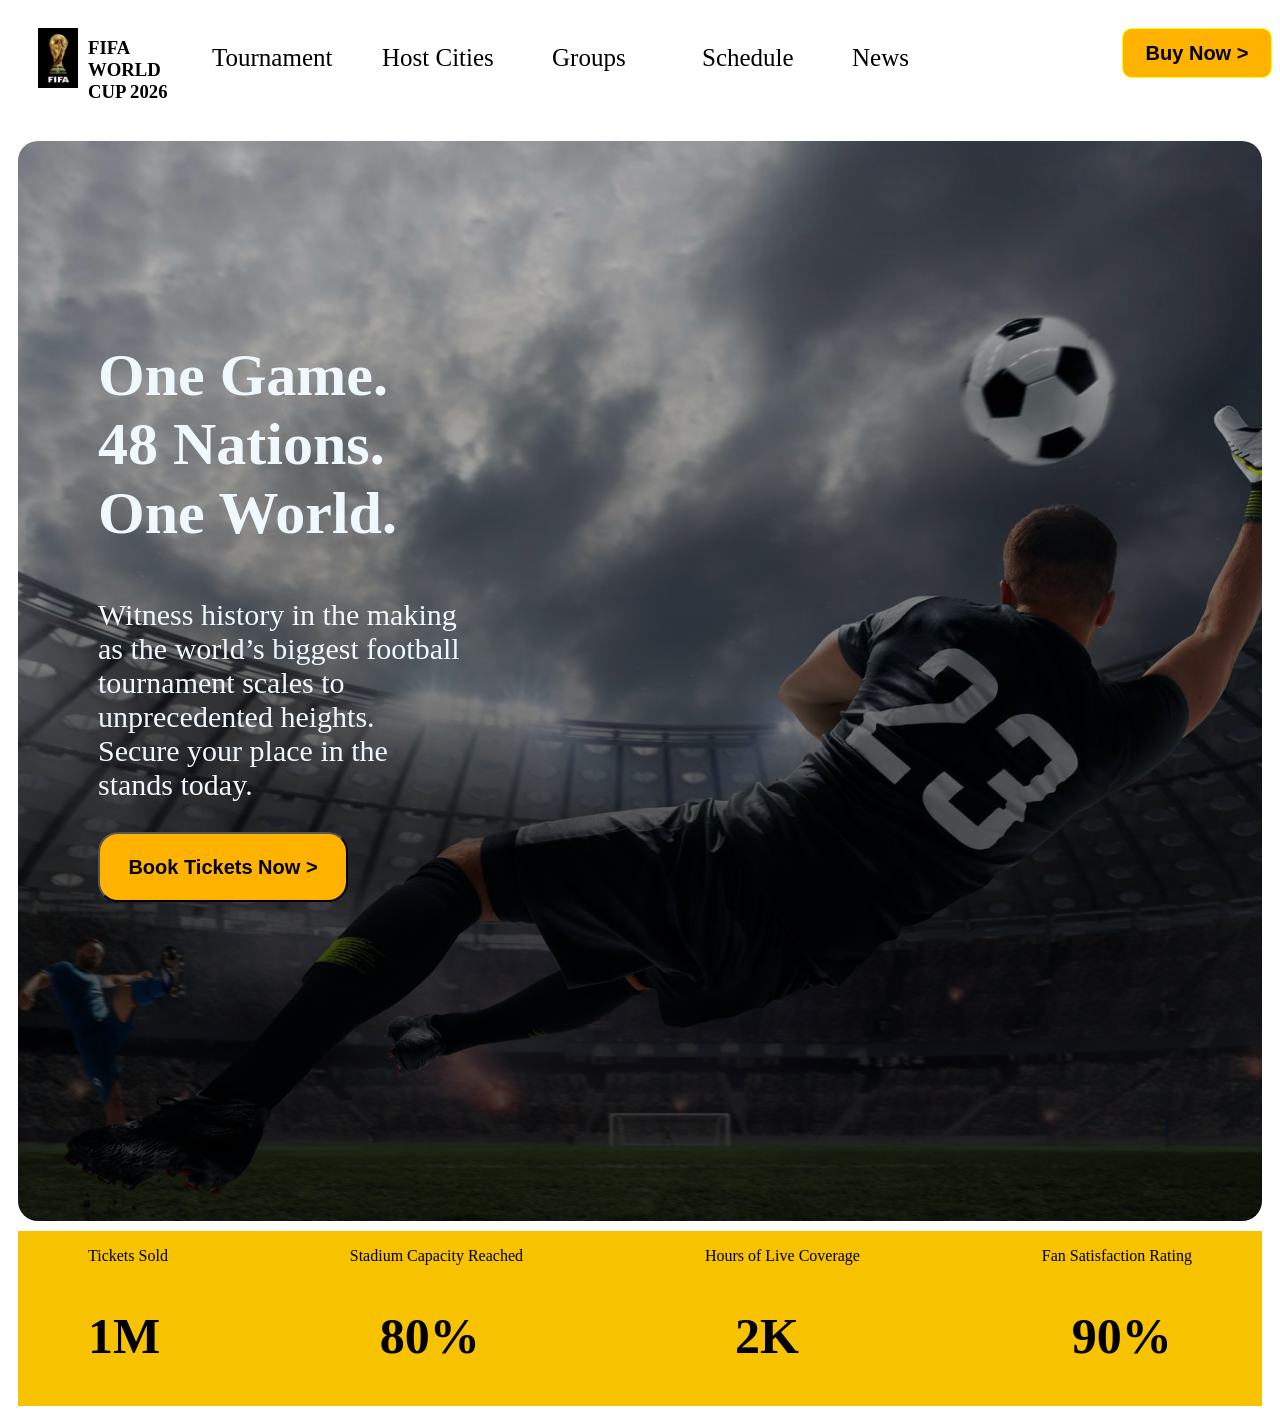
==== index.html @ 17e4a9fa "add nav and hero section" ====
<!DOCTYPE html>
<html lang="en">

<head>
    <meta charset="UTF-8">
    <meta name="viewport" content="width=device-width, initial-scale=1.0">
    <title>Home</title>
    <link rel="stylesheet" href="style.css">
</head>

<body>
    <nav>
        <div class="logo-container">
            <div class="logo">
                <img src="./image/images (1).jpg" alt="">
            </div>
            <div class="logo_text">
                <h3>FIFA WORLD <br>CUP 2026</h3>
                <!-- <h3>CUP 2026</h3> -->
            </div>
        </div>
        <div class="item">
            <ul>
                <li>Tournament</li>
                <li class="sp1">Host Cities</li>
                <li>Groups</li>
                <li>Schedule</li>
                <li>News</li>
            </ul>
        </div>
        <div class="button">
            <button>Buy Now ></button>
        </div>
    </nav>

    <section class="hero">
        <div class="hero-content">
            <div class="big-text">
                <h1>One Game.<br>48 Nations.<br>One World.</h1>
            </div>
            <div>
                <p>Witness history in the making as the world’s biggest football tournament scales to unprecedented
                    heights.
                    Secure your place in the stands today.</p>
            </div>
            <div class="hero-button">
                <button>Book Tickets Now <span>   ></span></button>
            </div>
        </div>
    </section>
    <section class="after-hero">
        <div class="content">
            <div>
                <p class="ahf">Tickets Sold</p>
                <h1 class="ahf"> 1M</h1>
            </div>
            <div>
                <p >Stadium Capacity Reached</p>
                <h1 class="ahs">80%</h1>
            </div>
            <div>
                <p >Hours of Live Coverage</p>
                <h1 class="aht">2K</h1>
            </div>
            <div>
                <p >Fan Satisfaction Rating</p>
                <h1 class="ahfo">90%</h1>
            </div>
        </div>
    </section>
</body>

</html>
---- style.css ----
nav .logo-container .logo img{
    height: 60px;
    width: 40px;
}
nav .logo-container
{
    display: flex;
    gap: 10px;
    padding-left: 30px;
    padding-top: 10px;
}
nav .logo-container .logo_text
{
    margin-top: 0px;
}
nav .logo-container .logo {
    padding-top: 10px;
}
nav{
    display: grid;
    grid-template-columns: repeat(3,2fr);
   
}
nav .item ul{
    display: flex;
    list-style: none;
    /* gap: 20px; */
}
nav .item ul li{
    padding-right: 50px;
    width: 100px;
    /* background-color: rebeccapurple; */
}
nav .item ul .sp1{
    width: 150px;
    padding-right: 20px;
    padding-left: 20px;
}
nav .item ul li{
    font-size: 25px;
}
nav .item 
{
    padding-top: 20px;
}
nav .button{
    padding-left: 120px;
    padding-top: 20px;
    
}
nav .button button
{
    width: 150px;
    height: 50px;
    font-size: 20px;
    font-weight: 700;
    background-color: rgb(255, 179, 0);
    border-radius: 10px;
    border: 1px solid yellow;
}
nav .button button:hover{
    cursor: pointer;
    background-color: rgb(120, 122, 123);
}

.hero
{
    background-image: 
    linear-gradient(rgba(0,0,0,0.2),rgba(0,0,0,0.8)),
    url('./image/hero-image.png');
    background-position: center;
    background-size: cover;
    background-repeat: no-repeat;
    height: 120vh;
    margin-top: 20px;
    margin-left: 10px;
    margin-right: 10px;
    border-radius: 20px;
}

.hero .big-text{
    font: 900;
    font-size: 40px;
     color: aliceblue;
    
}
.hero p
{
    font-size: 30px;
    padding-right: 800px;
    color: aliceblue;
}
.hero .hero-content
{
    padding-top: 150px;
    padding-left: 80px;
}

.hero .hero-content .hero-button button{
     background-color:  rgb(255, 179, 0);
    font-size: 20px;
    height: 70px;
    width: 250px;
    border-radius: 20px;
    font: 900;
    font-weight: 700;
}
.hero .hero-content .hero-button
{
    height: 50px;
}

.after-hero
{
    background-color: rgb(247, 194, 0);
    margin: 10px;
}
.after-hero .content
{
    display: flex;
    justify-content: space-between;
}
.after-hero .content h1
{
    font-size: 50px;
}
.after-hero .content
{
    padding-left: 70px;
    padding-right: 70px;
}
.after-hero .content .ahs
{
    padding-left: 30px;
}
.after-hero .content .aht
{
    padding-left: 30px;
}
.after-hero .content .ahfo
{
    padding-left: 30px;
}
/* .after-hero .content .ahf
{
    padding-left: 30px;
} */
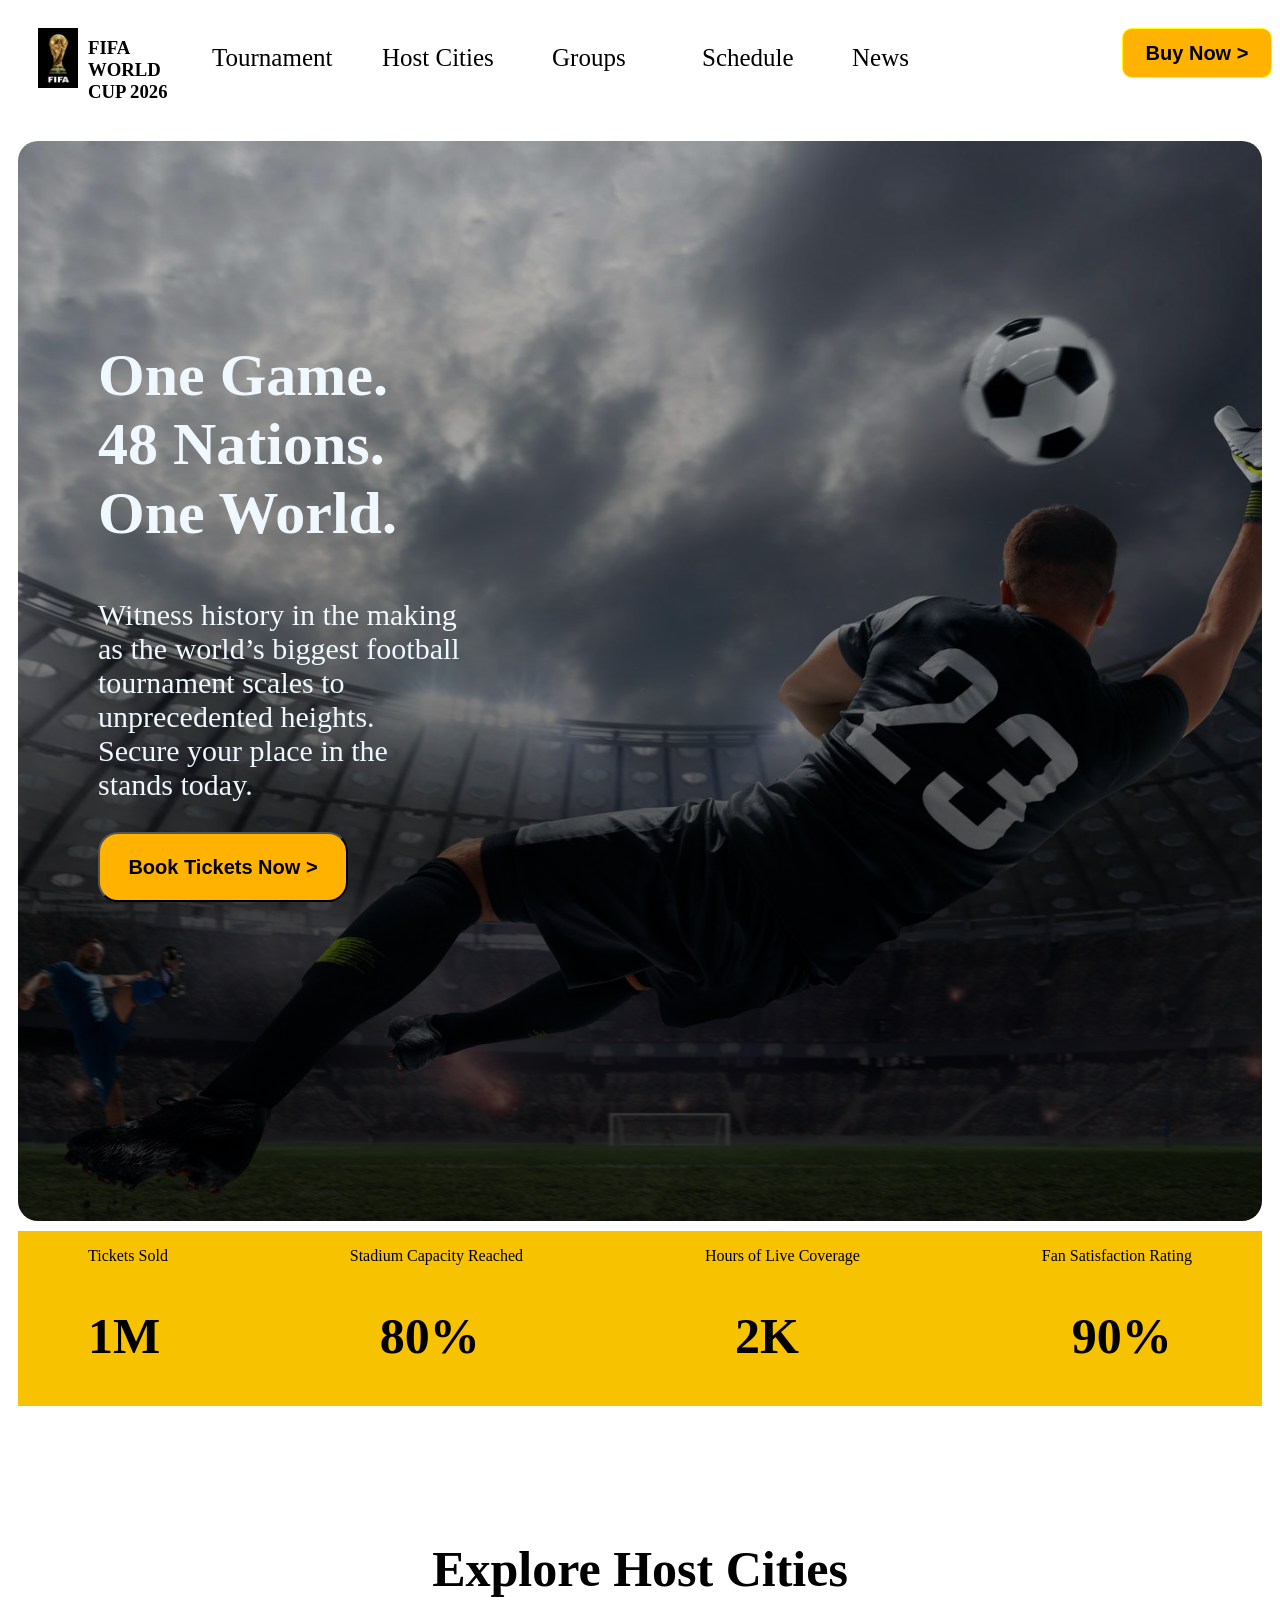
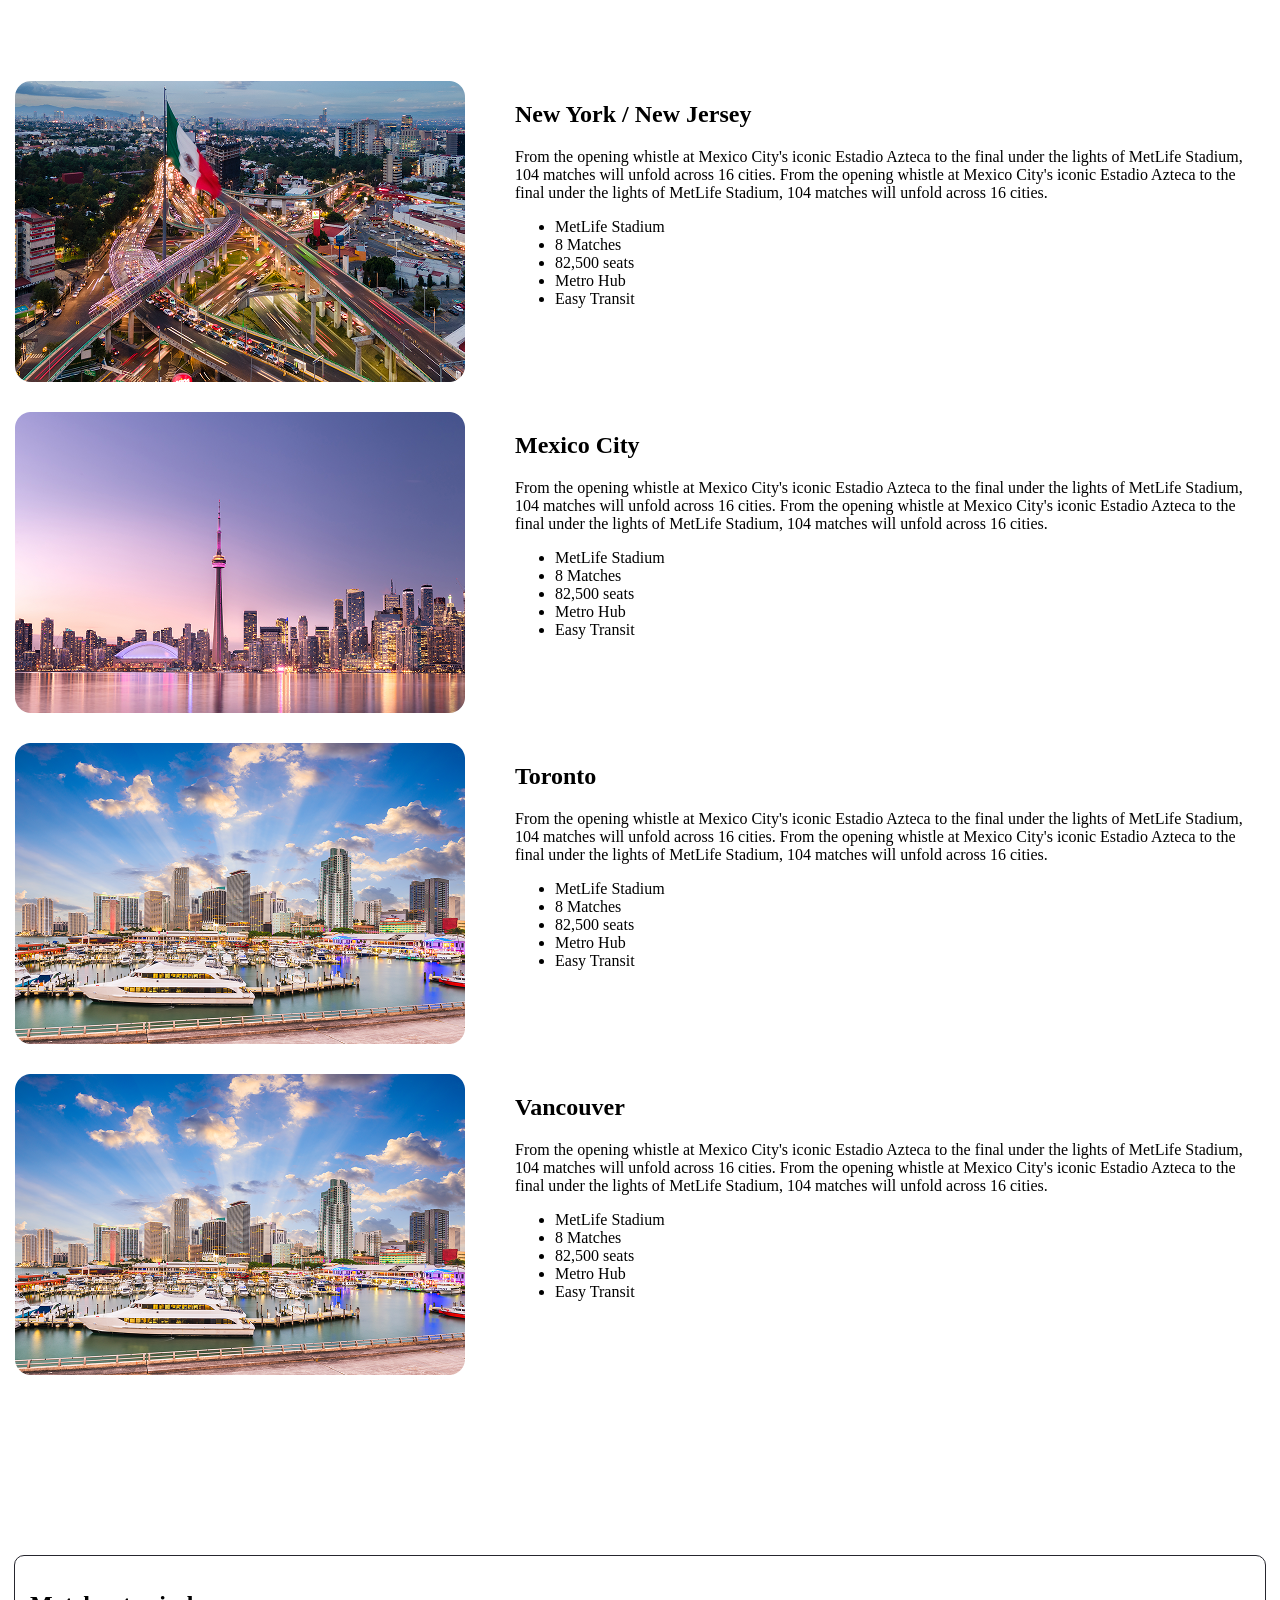
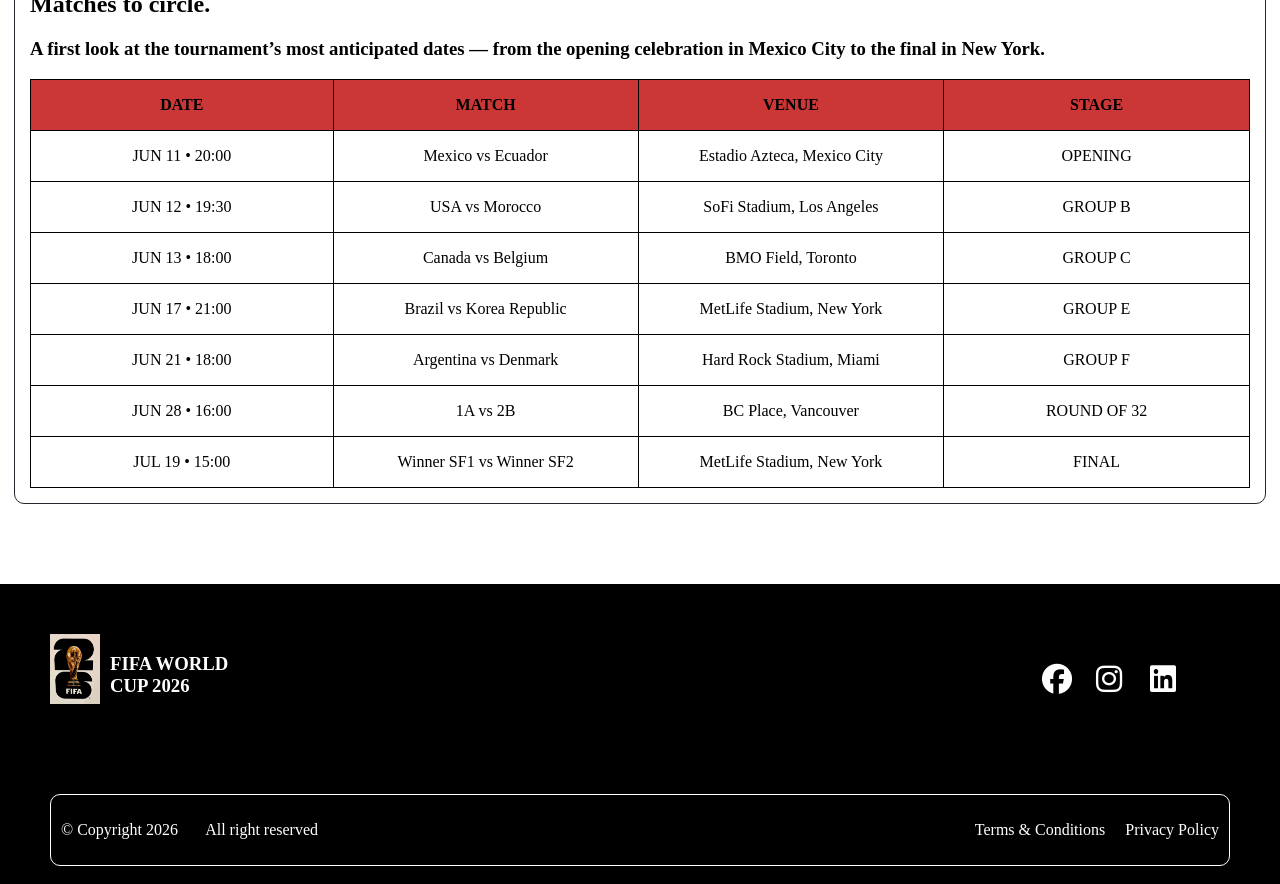
==== commit 80b6c6e6: "final" ====
--- a/index.html
+++ b/index.html
@@ -6,6 +6,7 @@
     <meta name="viewport" content="width=device-width, initial-scale=1.0">
     <title>Home</title>
     <link rel="stylesheet" href="style.css">
+    <link rel="stylesheet" href="https://cdnjs.cloudflare.com/ajax/libs/font-awesome/6.7.2/css/all.min.css">
 </head>
 
 <body>
@@ -44,7 +45,7 @@
                     Secure your place in the stands today.</p>
             </div>
             <div class="hero-button">
-                <button>Book Tickets Now <span>   ></span></button>
+                <button>Book Tickets Now <span> ></span></button>
             </div>
         </div>
     </section>
@@ -55,19 +56,184 @@
                 <h1 class="ahf"> 1M</h1>
             </div>
             <div>
-                <p >Stadium Capacity Reached</p>
+                <p>Stadium Capacity Reached</p>
                 <h1 class="ahs">80%</h1>
             </div>
             <div>
-                <p >Hours of Live Coverage</p>
+                <p>Hours of Live Coverage</p>
                 <h1 class="aht">2K</h1>
             </div>
             <div>
-                <p >Fan Satisfaction Rating</p>
+                <p>Fan Satisfaction Rating</p>
                 <h1 class="ahfo">90%</h1>
             </div>
         </div>
     </section>
+    <h1 class="explore" style="text-align: center; padding-top: 100px; font-size: 50px;">Explore Host Cities</h1>
+    <section class="host-cites-all">
+        <div class="main-section-of-host-cites">
+            <img src="./image/image (1).png" alt="">
+            <div class="text">
+                <h1>New York / New Jersey</h1>
+                <p>From the opening whistle at Mexico City's iconic Estadio Azteca to the final under the lights of
+                    MetLife Stadium, 104 matches will unfold across 16 cities. From the opening whistle at Mexico City's
+                    iconic Estadio Azteca to the final under the lights of MetLife Stadium, 104 matches will unfold
+                    across 16 cities. </p>
+                <ul>
+                    <li>MetLife Stadium</li>
+                    <li>8 Matches</li>
+                    <li>82,500 seats</li>
+                    <li>Metro Hub</li>
+                    <li>Easy Transit</li>
+                </ul>
+            </div>
+        </div>
+        <div class="main-section-of-host-cites">
+            <img src="./image/image (2).png" alt="">
+            <div class="text">
+                <h1>Mexico City</h1>
+                <p>From the opening whistle at Mexico City's iconic Estadio Azteca to the final under the lights of
+                    MetLife Stadium, 104 matches will unfold across 16 cities. From the opening whistle at Mexico City's
+                    iconic Estadio Azteca to the final under the lights of MetLife Stadium, 104 matches will unfold
+                    across 16 cities. </p>
+                <ul>
+                    <li>MetLife Stadium</li>
+                    <li>8 Matches</li>
+                    <li>82,500 seats</li>
+                    <li>Metro Hub</li>
+                    <li>Easy Transit</li>
+                </ul>
+            </div>
+        </div>
+        <div class="main-section-of-host-cites">
+            <img src="./image/image (3).png" alt="">
+            <div class="text">
+                <h1>Toronto</h1>
+                <p>From the opening whistle at Mexico City's iconic Estadio Azteca to the final under the lights of
+                    MetLife Stadium, 104 matches will unfold across 16 cities. From the opening whistle at Mexico City's
+                    iconic Estadio Azteca to the final under the lights of MetLife Stadium, 104 matches will unfold
+                    across 16 cities. </p>
+                <ul>
+                    <li>MetLife Stadium</li>
+                    <li>8 Matches</li>
+                    <li>82,500 seats</li>
+                    <li>Metro Hub</li>
+                    <li>Easy Transit</li>
+                </ul>
+            </div>
+        </div>
+        <div class="main-section-of-host-cites">
+            <img src="./image/image.png" alt="">
+            <div class="text">
+                <h1>Vancouver</h1>
+                <p>From the opening whistle at Mexico City's iconic Estadio Azteca to the final under the lights of
+                    MetLife Stadium, 104 matches will unfold across 16 cities. From the opening whistle at Mexico City's
+                    iconic Estadio Azteca to the final under the lights of MetLife Stadium, 104 matches will unfold
+                    across 16 cities. </p>
+                <ul>
+                    <li>MetLife Stadium</li>
+                    <li>8 Matches</li>
+                    <li>82,500 seats</li>
+                    <li>Metro Hub</li>
+                    <li>Easy Transit</li>
+                </ul>
+            </div>
+        </div>
+    </section>
+
+    <section class="table-seciton">
+        <div class="table-top-text">
+            <h2>Matches to circle.</h2>
+            <h3>A first look at the tournament’s most anticipated dates — from the opening celebration in Mexico City to
+                the final in New York.</h3>
+
+        </div>
+        <div class="main-table-section">
+            <table>
+                <thead>
+                    <tr>
+                        <th>DATE</th>
+                        <th>MATCH</th>
+                        <th>VENUE</th>
+                        <th>STAGE</th>
+                    </tr>
+                </thead>
+                <tbody>
+                    <tr>
+                        <td>JUN 11 • 20:00</td>
+                        <td>Mexico vs Ecuador</td>
+                        <td>Estadio Azteca, Mexico City</td>
+                        <td>OPENING</td>
+                    </tr>
+                    <tr>
+                        <td>JUN 12 • 19:30</td>
+                        <td>USA vs Morocco</td>
+                        <td>SoFi Stadium, Los Angeles</td>
+                        <td>GROUP B</td>
+                    </tr>
+                    <tr>
+                        <td>JUN 13 • 18:00</td>
+                        <td>Canada vs Belgium</td>
+                        <td>BMO Field, Toronto</td>
+                        <td>GROUP C</td>
+                    </tr>
+                    <tr>
+                        <td>JUN 17 • 21:00</td>
+                        <td>Brazil vs Korea Republic</td>
+                        <td>MetLife Stadium, New York</td>
+                        <td>GROUP E</td>
+                    </tr>
+                    <tr>
+                        <td>JUN 21 • 18:00</td>
+                        <td>Argentina vs Denmark</td>
+                        <td>Hard Rock Stadium, Miami</td>
+                        <td>GROUP F</td>
+                    </tr>
+                    <tr>
+                        <td>JUN 28 • 16:00</td>
+                        <td>1A vs 2B</td>
+                        <td>BC Place, Vancouver</td>
+                        <td>ROUND OF 32</td>
+                    </tr>
+                    <tr>
+                        <td>JUL 19 • 15:00</td>
+                        <td>Winner SF1 vs Winner SF2</td>
+                        <td>MetLife Stadium, New York</td>
+                        <td>FINAL</td>
+                    </tr>
+                </tbody>
+
+            </table>
+        </div>
+    </section>
+    <section class="main-footer">
+        <section class="footer">
+            <div class="first-footer-section">
+
+                <div class="footer-logo"> <img src="image/images.jpg" alt=""></div>
+                <div class="footer-logo-text">
+                    <h3>FIFA WORLD <br> CUP 2026</h3>
+                </div>
+
+
+            </div>
+            <div class="footer-logo-section">
+                <i class="fa-brands fa-facebook"></i>
+                <i class="fa-brands fa-instagram"></i>
+                <i class="fa-brands fa-linkedin"></i>
+            </div>
+
+        </section>
+        <section class="footer-bottom">
+            <div>
+                <p>© Copyright 2026 &nbsp;&nbsp;&nbsp;&nbsp;&nbsp;&nbsp;All right reserved</p>
+            </div>
+            <div>
+                <p>Terms & Conditions &nbsp;&nbsp;&nbsp; Privacy Policy</p>
+            </div>
+        </section>
+    </section>
+
 </body>
 
 </html>
--- a/style.css
+++ b/style.css
@@ -72,10 +72,10 @@
     background-size: cover;
     background-repeat: no-repeat;
     height: 120vh;
-    margin-top: 20px;
-    margin-left: 10px;
-    margin-right: 10px;
-    border-radius: 20px;
+    margin-top: 20px !important;
+    margin-left: 10px !important;
+    margin-right: 10px !important;
+    border-radius: 20px !important;
 }
 
 .hero .big-text{
@@ -113,7 +113,7 @@
 .after-hero
 {
     background-color: rgb(247, 194, 0);
-    margin: 10px;
+    margin: 10px !important;
 }
 .after-hero .content
 {
@@ -144,4 +144,120 @@
 /* .after-hero .content .ahf
 {
     padding-left: 30px;
-} */+} */
+
+.host-cites-all .main-section-of-host-cites{
+    display: flex;
+}
+.host-cites-all
+{
+    max-width: 1250px;
+    margin: auto;
+    padding-top: 50px;
+    
+}
+.main-section-of-host-cites
+{
+    padding-bottom: 30px;
+    padding-right: 20px;
+}
+.host-cites-all .main-section-of-host-cites .text{
+    padding-left: 50px;
+}
+
+
+.main-table-section table th ,.main-table-section table td
+{
+    border: 1px solid;
+    width: 300px;
+    text-align: center;
+    padding: 16px;
+}
+.main-table-section table{
+    border-collapse: collapse;
+}
+.table-seciton
+{
+    max-width: 1220px;
+    background-color: rgb(255, 255, 255);
+    border: 1px solid rgb(38, 38, 46);
+    margin: auto ;
+    padding: 15px;
+    border-radius: 10px;
+    /* padding-top: 50px; */
+    margin-top: 150px !important;
+}
+.main-table-section table thead{
+    background-color: rgb(203, 54, 54);
+}
+
+
+.footer .first-footer-section .footer-logo img
+{
+    height: 70px;
+    width: 50px;
+}
+.footer .first-footer-section 
+{
+    display: flex;
+    gap: 10px;
+    padding: 50px;
+}
+/* *{
+    margin: 0px;
+} */
+.main-footer
+{
+    background-color: rgb(0, 0, 0);
+    height: 300px;
+   
+    margin: -8px;
+     margin-top: 80px;
+}
+.main-footer .footer .first-footer-section .footer-logo-text
+{
+    color: white;
+}
+.main-footer .footer  .footer-logo-section i
+{
+    color: white;
+    height: 50px;
+    width: 50px;
+    font-size: 30px;
+}
+.main-footer .footer .footer-logo-section h1{
+    color: white;
+}
+.main-footer .footer
+{
+    display: flex;
+    justify-content: space-between;
+}
+.main-footer .footer .footer-logo-section
+{
+    padding: 80px;
+}
+.main-footer .footer  .footer-logo-section i:hover
+{
+    cursor: pointer;
+}
+
+.main-footer .footer-bottom div p
+{
+    color: white;        
+}
+
+.main-footer .footer-bottom
+{
+    display: flex;
+    justify-content: space-between;
+    margin-left: 50px;
+    margin-right: 50px;
+    padding: 10px;
+}
+
+.footer-bottom
+{
+    border: 1px solid white;
+    border-radius: 10px;
+}
